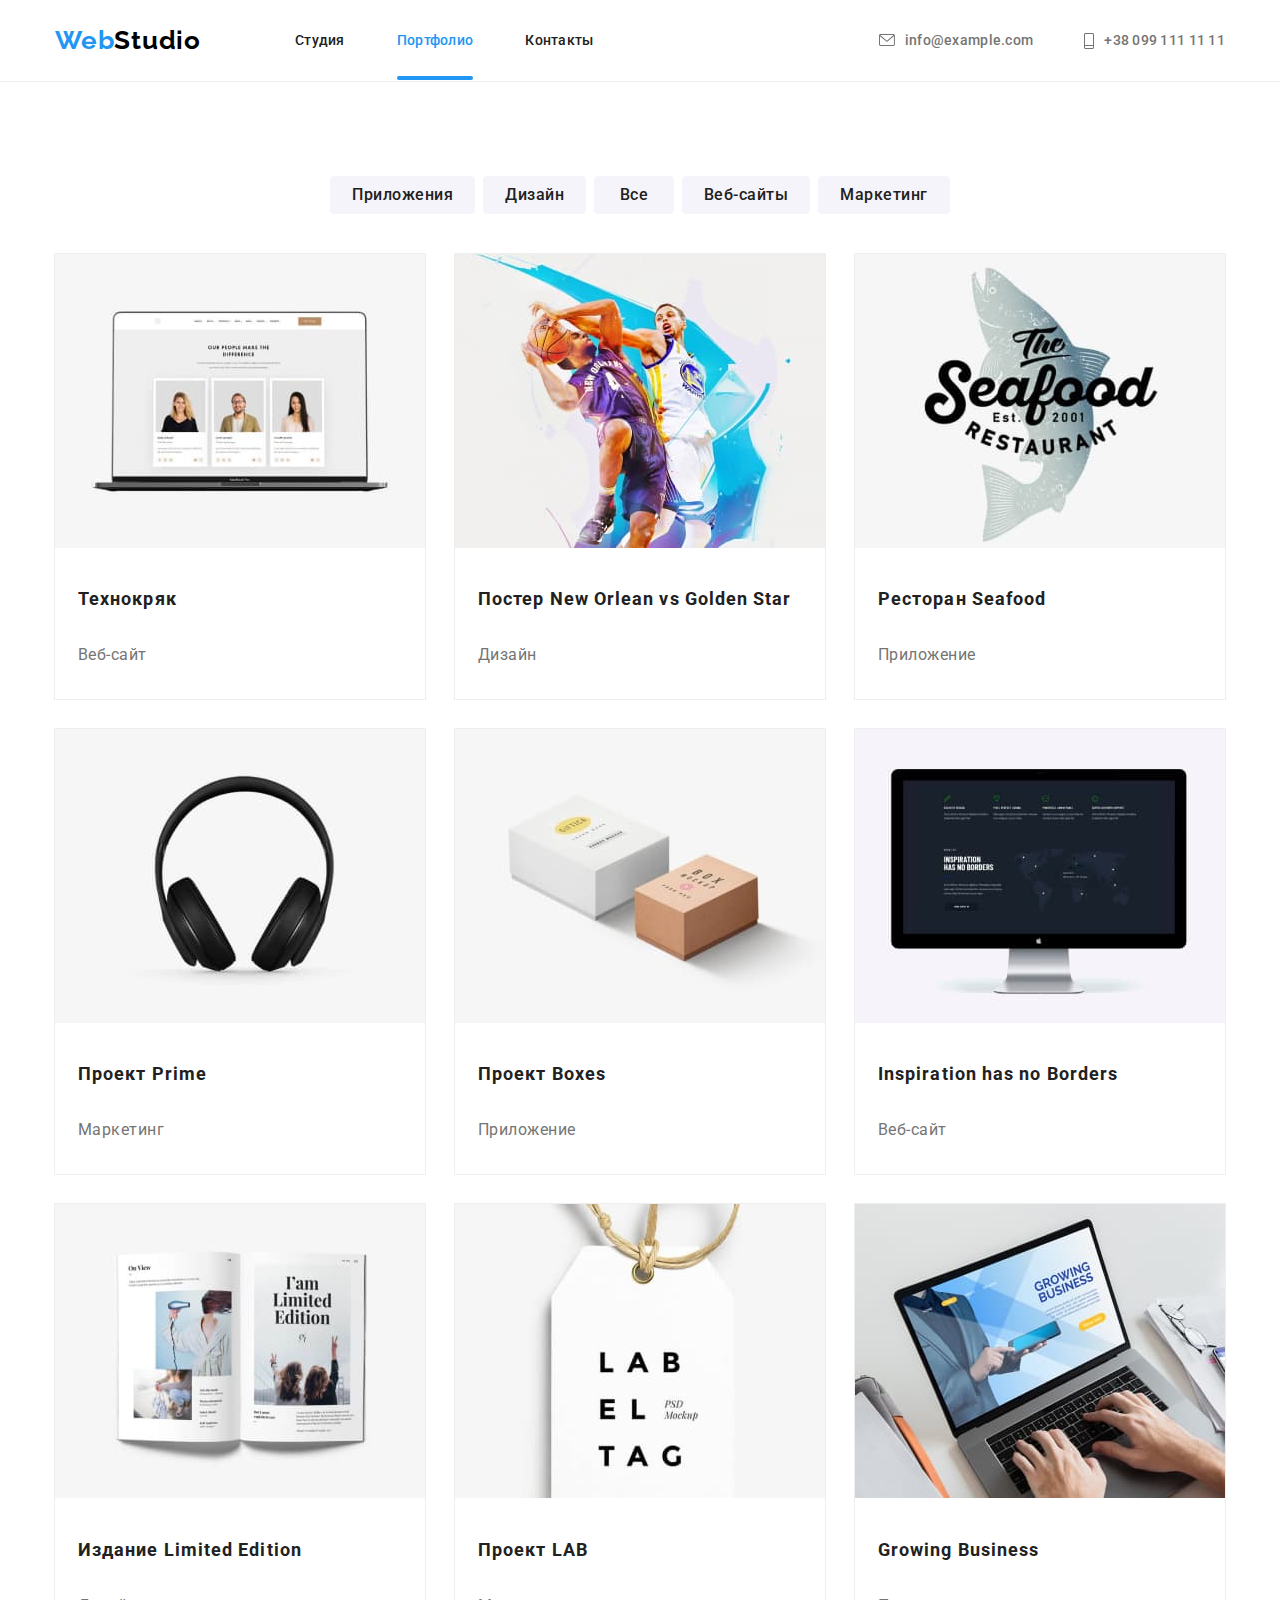
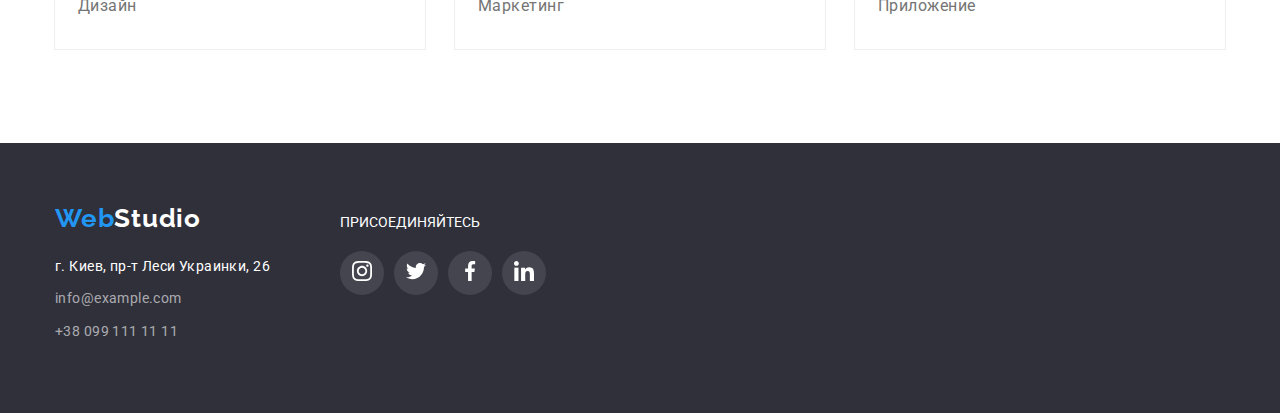
==== portfolio.html @ a571a634 "Добавляет файлы" ====
<!DOCTYPE html>
<html lang="ru">
  <head>
    <meta charset="UTF-8" />
    <meta name="viewport" content="width=device-width, initial-scale=1.0" />
    <title>Portfolio</title>
    <link href="https://cdnjs.cloudflare.com/ajax/libs/modern-normalize/1.0.0/modern-normalize.css" rel="stylesheet" />
    <link href="https://fonts.googleapis.com/css2?family=Raleway:wght@700&family=Roboto:wght@400;500;700;900&display=swap" rel="stylesheet" />
    <link href="./css/styles.css" rel="stylesheet" />
  </head>
  <body>
    <header class="header">
      <nav class="container main-nav">
        <a href="./index.html" class="logolink wite-background"><span class="logo-web">Web</span>Studio</a>
        <ul class="nav-list list">
          <li class="nav-link-list">
            <a href="./index.html" class="link nav-link">Студия</a>
          </li>
          <li class="nav-link-list">
            <a href="./portfolio.html" class="link nav-link current">Портфолио</a>
          </li>
          <li class="nav-link-list">
            <a href="./index.html" class="link nav-link">Контакты</a>
          </li>
        </ul>

        <ul class="contact list">
          <li class="contact-nav">
            <a href="mailto:info@example.com" class="link contact-link"
              ><svg class="icon-grey icon-envelope" width="16" height="12"><use href="./sprite.svg#icon-envelope"></use></svg>info@example.com</a
            >
          </li>
          <li class="contact-nav">
            <a href="tel:+380991111111" class="link contact-link"
              ><svg class="icon-grey icon-vector" width="10" height="16"><use href="./sprite.svg#icon-vector"></use></svg>+38 099 111 11 11</a
            >
          </li>
        </ul>
      </nav>
    </header>

    <main>
      <section class="categories">
        <h1 class="hidden">Категории</h1>
        <div class="container">
          <ul class="categories-buttons list">
            <li class="button-list"><button class="categories-button">Приложения</button></li>
            <li class="button-list"><button class="categories-button">Дизайн</button></li>
            <li class="button-list"><button class="categories-button">Все</button></li>
            <li class="button-list"><button class="categories-button">Веб-сайты</button></li>
            <li class="button-list"><button class="categories-button">Маркетинг</button></li>
          </ul>
        </div>
      </section>
      <section class="our-works-images">
        <h2 class="hidden">Наши работы</h2>
        <div class="container">
          <ul class="list portfolio-work-examples">
            <li class="example-card">
              <div class="overlay">
                <a href="./portfolio.html" class="link">
                  <div class="picture-and-overlay-text">
                    <img class="img-portfolio" src="./images-optimized/portfolioimg0.jpg" alt="Веб-сайт технокряк" width="370" height="294" />

                    <p class="overlay-text">
                      Технокряк это современная площадка распространения коронавируса. Компании используют эту платформу для цифрового шпионажа и атак
                      на защищённые сервера конкурентов.
                    </p>
                  </div>
                  <h3 class="category-title">Технокряк</h3>
                  <p class="category">Веб-сайт</p>
                </a>
              </div>
            </li>
            <li class="example-card">
              <a href="./portfolio.html" class="link">
                <div class="picture-and-overlay-text">
                  <img class="img-portfolio" src="./images-optimized/portfolioimg1.jpg" alt="Два баскетболиста" width="370" height="294" />

                  <p class="overlay-text">
                    Технокряк это современная площадка распространения коронавируса. Компании используют эту платформу для цифрового шпионажа и атак
                    на защищённые сервера конкурентов.
                  </p>
                </div>
                <h3 class="category-title">Постер New Orlean vs Golden Star</h3>
                <p class="category">Дизайн</p>
              </a>
            </li>
            <li class="example-card">
              <a href="./portfolio.html" class="link">
                <div class="picture-and-overlay-text">
                  <img class="img-portfolio" src="./images-optimized/portfolioimg2.jpg" alt="Лейбл рестораана Морская еда" width="370" height="294" />

                  <p class="overlay-text">
                    Технокряк это современная площадка распространения коронавируса. Компании используют эту платформу для цифрового шпионажа и атак
                    на защищённые сервера конкурентов.
                  </p>
                </div>

                <h3 class="category-title">Ресторан Seafood</h3>
                <p class="category">Приложение</p>
              </a>
            </li>
            <li class="example-card">
              <a href="./portfolio.html" class="link">
                <div class="picture-and-overlay-text">
                  <img class="img-portfolio" src="./images-optimized/portfolioimg3.jpg" alt="Наушники" width="370" height="294" />

                  <p class="overlay-text">
                    Технокряк это современная площадка распространения коронавируса. Компании используют эту платформу для цифрового шпионажа и атак
                    на защищённые сервера конкурентов.
                  </p>
                </div>

                <h3 class="category-title">Проект Prime</h3>
                <p class="category">Маркетинг</p>
              </a>
            </li>
            <li class="example-card">
              <a href="./portfolio.html" class="link">
                <div class="picture-and-overlay-text">
                  <img class="img-portfolio" src="./images-optimized/portfolioimg4.jpg" alt="Две коробки" width="370" height="294" />

                  <p class="overlay-text">
                    Технокряк это современная площадка распространения коронавируса. Компании используют эту платформу для цифрового шпионажа и атак
                    на защищённые сервера конкурентов.
                  </p>
                </div>

                <h3 class="category-title">Проект Boxes</h3>
                <p class="category">Приложение</p>
              </a>
            </li>
            <li class="example-card">
              <a href="./portfolio.html" class="link">
                <div class="picture-and-overlay-text">
                  <img
                    class="img-portfolio"
                    src="./images-optimized/portfolioimg5.jpg"
                    alt="Монитор с изображением сайта на мониторе"
                    width="370"
                    height="294"
                  />

                  <p class="overlay-text">
                    Технокряк это современная площадка распространения коронавируса. Компании используют эту платформу для цифрового шпионажа и атак
                    на защищённые сервера конкурентов.
                  </p>
                </div>

                <h3 class="category-title">Inspiration has no Borders</h3>
                <p class="category">Веб-сайт</p>
              </a>
            </li>
            <li class="example-card">
              <a href="./portfolio.html" class="link">
                <div class="picture-and-overlay-text">
                  <img class="img-portfolio" src="./images-optimized/portfolioimg6.jpg" alt="Открытый журнал" width="370" height="294" />

                  <p class="overlay-text">
                    Технокряк это современная площадка распространения коронавируса. Компании используют эту платформу для цифрового шпионажа и атак
                    на защищённые сервера конкурентов.
                  </p>
                </div>

                <h3 class="category-title">Издание Limited Edition</h3>
                <p class="category">Дизайн</p>
              </a>
            </li>
            <li class="example-card">
              <a href="./portfolio.html" class="link">
                <div class="picture-and-overlay-text">
                  <img class="img-portfolio" src="./images-optimized/portfolioimg7.jpg" alt="Изображение лейбла" width="370" height="294" />

                  <p class="overlay-text">
                    Технокряк это современная площадка распространения коронавируса. Компании используют эту платформу для цифрового шпионажа и атак
                    на защищённые сервера конкурентов.
                  </p>
                </div>

                <h3 class="category-title">Проект LAB</h3>
                <p class="category">Маркетинг</p>
              </a>
            </li>
            <li class="example-card">
              <a href="./portfolio.html" class="link">
                <div class="picture-and-overlay-text">
                  <img class="img-portfolio" src="./images-optimized/portfolioimg8.jpg" alt="Фото ноутбука" width="370" height="294" />

                  <p class="overlay-text">
                    Технокряк это современная площадка распространения коронавируса. Компании используют эту платформу для цифрового шпионажа и атак
                    на защищённые сервера конкурентов.
                  </p>
                </div>

                <h3 class="category-title">Growing Business</h3>
                <p class="category">Приложение</p>
              </a>
            </li>
          </ul>
        </div>
      </section>
    </main>
    <footer class="footer">
      <div class="container footer-container">
        <div class="footer-contacts">
          <a href="./index.html" class="logolink black-background"><span class="logo-web">Web</span>Studio</a>
          <address class="adress">г. Киев, пр-т Леси Украинки, 26</address>
          <ul class="list list-footer">
            <li><a href="mailto:info@example.com" class="mail link">info@example.com</a></li>
            <li><a href="tel:+380991111111" class="phone link">+38 099 111 11 11</a></li>
          </ul>
        </div>
        <div class="footer-links">
          <p class="u-r-welcom">присоединяйтесь</p>
          <ul class="list social-links-list-footer">
            <li class="social-item-footer">
              <a href="instagram" class="social-link-footer"
                ><svg class="icon-instagram" width="20" height="20"><use href="./sprite.svg#icon-instagram2"></use></svg>
              </a>
            </li>
            <li class="social-item-footer">
              <a href="twitter" class="social-link-footer"
                ><svg class="icon-twitter" width="20" height="20"><use href="./sprite.svg#icon-twitter1"></use></svg>
              </a>
            </li>
            <li class="social-item-footer">
              <a href="facebook" class="social-link-footer"
                ><svg class="icon-facebook" width="20" height="20"><use href="./sprite.svg#icon-facebook1"></use></svg>
              </a>
            </li>
            <li class="social-item-footer">
              <a href="linkedin" class="social-link-footer"
                ><svg class="icon-linkedin" width="20" height="20"><use href="./sprite.svg#icon-linkedin1"></use></svg>
              </a>
            </li>
          </ul>
        </div>
      </div>
    </footer>
  </body>
</html>
---- css/styles.css ----
/*
Основной текст цвет p #757575
Цвет заголовков серый h  #212121 
Цвет в футтере rgba(255, 255, 255, 0.6) , белый #FFFFFF;
Голубой #2196F3
Черный #000000
color: var(--xxx-text-color)
line-height = (line-height / font-size);


--transition-color: transition: 250ms cubic-bezier(0.4, 0, 0.2, 1);
*/

:root {
  --main-text-color: #757575;
  --heading-text-color: #212121;
  --footer-contacts-color: rgba(255, 255, 255, 0.6);
  --white-color: #ffffff;
  --black-color: #000000;
  --blue-color: #2196f3;
  --border-card: #eeeeee;
  --background-advantages: #f5f4fa;
  --border-clients: #afb1b8;
  --background-our-works: rgba(47, 48, 58, 0.8);
  --background-portfolio-cards: rgba(33, 150, 243, 0.9);
  --backdrop: rgba(0, 0, 0, 0.2);
}

body {
  font-family: "Roboto", sans-serif;
  background-color: var(--white-color);
  font-style: normal;
}

/*Логотип*/

.logolink {
  color: var(--black-color);
  font-family: "Raleway", sans-serif;
  font-weight: 700;
  font-size: 26px;
  line-height: 1.2;
  letter-spacing: 0.03em;
  text-decoration: none;
}

.logo-web {
  color: var(--blue-color);
}

.wite-background {
  padding: 25px 0;
  margin-right: 94px;
}

.link {
  text-decoration: none;
}

.container {
  width: 1200px;
  padding-right: 15px;
  padding-left: 15px;
  margin-left: auto;
  margin-right: auto;
  /*outline: solid salmon 3px;*/
}

.header {
  border-bottom: 1px solid var(--border-card);
}

.nav-list {
  justify-items: center;
  display: flex;
  margin: 0;
  padding: 0;
}

.contact {
  display: flex;
  margin-top: 0;
  margin-bottom: 0;
}

.list {
  font-size: 14px;
  color: var(--black-color);
  font-weight: 500;
  line-height: 1.1;
  letter-spacing: 0.02em;
  list-style: none;
}

.nav-link {
  color: var(--heading-text-color);
  padding: 32px 0;
}

.current {
  position: relative;
}

.current::after {
  display: block;
  position: absolute;
  bottom: 0;
  content: "";
  height: 4px;
  width: 100%;
  background-color: var(--blue-color);
  border-radius: 2px;
}

.current {
  color: var(--blue-color);
}

.nav-link-list:not(:last-child) {
  margin-right: 52px;
}

.nav-link {
  transition-property: color;
  transition-duration: 250ms;
  transition-timing-function: cubic-bezier(0.4, 0, 0.2, 1);
}

.nav-link:hover,
.nav-link:focus {
  transform: color;

  color: var(--blue-color);
}

.contact {
  display: flex;
  padding: 0;
  margin-left: auto;
}

.main-nav {
  display: flex;
  align-items: center;
}

.contact-nav:not(:last-child) {
  margin-right: 51px;
}

.contact-nav {
  transition-property: fill;
  transition-duration: 250ms;
  transition-timing-function: cubic-bezier(0.4, 0, 0.2, 1);
}

.contact-nav:hover .icon-grey,
.contact-nav:focus .icon-grey {
  transform: fill;

  fill: var(--blue-color);
}

.icon-grey {
  fill: var(--main-text-color);
}

.icon-envelope,
.icon-vector {
  margin-right: 10px;
}

.contact-link {
  display: flex;
  align-items: center;
  padding: 30px 0;

  font-size: 14px;
  font-weight: 500;
  line-height: 1.1;
  letter-spacing: 0.02em;
  color: var(--main-text-color);

  transition-property: color;
  transition-duration: 250ms;
  transition-timing-function: cubic-bezier(0.4, 0, 0.2, 1);
}

.contact-link:hover,
.contact-link:focus {
  transform: color;

  color: var(--blue-color);
}

.hero-title {
  margin-top: 0;
  margin-bottom: 37px;
  font-weight: 900;
  font-size: 44px;
  line-height: 1.4;
  color: var(--white-color);
  letter-spacing: 0.06em;
  text-transform: uppercase;
}

.hero {
  padding-top: 200px;
  padding-bottom: 200px;
  text-align: center;

  /* background-color: #2f303a; */

  background-image: linear-gradient(rgba(47, 48, 58, 0.4), rgba(47, 48, 58, 0.4)), url(../images-optimized/Img.jpg);
  background-repeat: no-repeat;
  background-size: cover;
  /* background-image: linear-gradient(rgba(47, 48, 58, 0.4), rgba(47, 48, 58, 0.4)); */
}

.hero-button {
  padding: 10px 31px;

  font-family: "Roboto", sans-serif;
  color: var(--white-color);
  background-color: var(--blue-color);
  font-weight: 700;
  font-size: 16px;
  line-height: 1.9;
  text-align: center;
  letter-spacing: 0.06em;
  border: 1px;
  border-radius: 4px;
  border-color: var(--blue-color);
  min-width: 120px;
}

.hero-button:hover,
.hero-button:focus {
  cursor: pointer;
}

.hidden {
  display: none;
}

.advantage {
  padding-bottom: 94px;
  padding-top: 94px;
}

.li-advantages:not(:last-child) {
  margin-right: 72px;
}

.list-advantages {
  display: flex;

  margin: 0;
  padding-left: 0;
}

.advantage-title {
  margin-top: 0;
  margin-bottom: 20px;
  color: var(--heading-text-color);
  font-weight: 700;
  font-size: 14px;
  line-height: 1.1;
  letter-spacing: 0.03em;
  text-transform: uppercase;
}

.advantage-title::before {
  content: "";
  display: block;
  height: 120px;
  background-color: var(--background-advantages);
  background-repeat: no-repeat;
  background-position: center;
  margin-bottom: 30px;
}

.icon-antenna::before {
  background-image: url(../images-optimized/antenna1.svg);
}

.icon-clock::before {
  background-image: url(../images-optimized/clock1.svg);
}

.icon-diagram::before {
  background-image: url(../images-optimized/diagram1.svg);
}

.icon-astronaut::before {
  background-image: url(../images-optimized/astronaut1.svg);
}

.advantage-text {
  margin: 0;
  font-weight: 400;
  color: var(--main-text-color);
  font-size: 14px;
  line-height: 1.7;
  letter-spacing: 0.03em;
}

.our-work {
  padding-bottom: 94px;
}

.our-work-list {
  display: flex;
  text-align: center;
  margin: 0;
  padding: 0;
}

.work-examples:not(:last-child) {
  margin-right: 30px;
}

.our-work-title,
.team-title {
  text-align: center;
  color: var(--heading-text-color);
  font-weight: 700;
  font-size: 36px;
  line-height: 1.2;
  letter-spacing: 0.03em;
}

.our-work-image {
  display: block;
}

.our-work-title {
  margin-top: 0;
  margin-bottom: 59px;
}

.our-works-container {
  position: relative;
}

.our-works-background-container {
  display: flex;
  align-items: center;
  justify-content: center;
  width: 370px;
  height: 70px;
  background-color: var(--background-our-works);
}

.our-works-background-container {
  position: absolute;
  bottom: 0;
  left: 0;

  /* padding: 26px 82px; */
  margin: 0;

  font-weight: 700;
  font-size: 14px;
  line-height: 1.1;
  text-align: center;
  letter-spacing: 0.03em;
  text-transform: uppercase;
  color: var(--white-color);
}

.team-title {
  margin-bottom: 59px;
  margin-top: 0;
}

.team {
  background-color: #f5f4fa;
  padding-bottom: 94px;
  padding-top: 94px;
}

.workers {
  display: flex;
  padding: 0;
  margin: 0;
}

.workers-images:not(:last-child) {
  margin-right: 30px;
}

.workers-images {
  background-color: var(--white-color);
  box-shadow: 0px 1px 3px rgba(0, 0, 0, 0.12), 0px 1px 1px rgba(0, 0, 0, 0.14), 0px 2px 1px rgba(0, 0, 0, 0.2);
  border-radius: 0px 0px 4px 4px;
}
/* 
.workers-cards {
  background-color: var(--);
} */

.team-member {
  padding-top: 33px;
  padding-bottom: 17px;
  margin: 0;

  color: var(--black-color);
  font-weight: 500;
  font-size: 16px;
  line-height: 1.2;
  letter-spacing: 0.03em;
  text-align: center;
}

.profession {
  padding: 0;
  margin: 0;

  color: var(--main-text-color);
  font-weight: 400;
  font-size: 16px;
  line-height: 1.2;
  letter-spacing: 0.03em;
  text-align: center;
}

/* .team-member,
.profession {
  background-color: var(--white-color);
} */

.social-link {
  display: flex;
  align-items: center;
  justify-content: center;
  fill: var(--main-text-color);
  padding: 12px;
  border-radius: 50%;
  /* width: 44px;
  height: 44px; */

  transition-property: color, fill, background-color;
  transition-duration: 250ms;
  transition-timing-function: cubic-bezier(0.4, 0, 0.2, 1);
}

.social-link:hover,
.social-link:focus {
  transform: color, fill, background-color;

  background-color: var(--blue-color);
  fill: var(--white-color);
  border-radius: 50%;
}

.social-links-list {
  display: flex;
  padding: 16px 32px;
  /* background-color: var(--white-color); */
}

.social-item:not(:last-child) {
  margin-right: 10px;
}

.our-clients {
  padding: 94px 0;
}

.firm-list {
  display: flex;
  padding: 0;
  margin: 0;
}

.clients {
  display: flex;
  width: 170px;
  height: 90px;
  fill: var(--main-text-color);
  align-items: center;
  justify-content: center;
  border: 1px solid var(--border-clients);
  border-radius: 4px;

  transition-property: border, fill;
  transition-duration: 250ms;
  transition-timing-function: cubic-bezier(0.4, 0, 0.2, 1);
}

.clients:hover,
.clients:focus {
  transform: border, fill;

  border: 1px solid var(--blue-color);
  fill: var(--blue-color);
}

.firm-item:not(:last-child) {
  margin-right: 30px;
}

.clients-title {
  margin: 0 0 50px;
  text-align: center;
  font-weight: 700px;
  font-size: 36px;
  line-height: 1.2;
}

.footer {
  padding-top: 60px;
  padding-bottom: 60px;
  background-color: #2f303a;
  text-align: left;
}

.black-background {
  display: block;
  margin-bottom: 20px;
  color: var(--white-color);
}

.adress {
  margin-bottom: 9px;

  color: var(--white-color);
  font-weight: 400;
  font-size: 14px;
  line-height: 1.7;
  letter-spacing: 0.03em;
  font-style: normal;
}

.list-footer {
  padding-left: 0;
  margin: 0;
}

.mail {
  margin-bottom: 17px;
}

.mail,
.phone {
  display: block;
  margin-bottom: 9px;

  color: var(--footer-contacts-color);
  font-weight: 400;
  font-size: 14px;
  line-height: 1.7;
  letter-spacing: 0.03em;
}

.u-r-welcom {
  margin: 0 0 20px;
  padding: 0;
  text-transform: uppercase;
  color: var(--white-color);
  font-weight: 700px;
  font-size: 14px;
  line-height: 1.1;
}

.social-link-footer {
  padding: 12px;
}

.social-link-footer {
  fill: var(--white-color);
}

.social-item-footer {
  display: flex;
  align-items: center;
  justify-content: center;
  border-radius: 50%;
  background-color: rgba(255, 255, 255, 0.1);
  width: 44px;
  height: 44px;

  transition-property: background-color;
  transition-duration: 250ms;
  transition-timing-function: cubic-bezier(0.4, 0, 0.2, 1);
}

.social-item-footer:not(:last-child) {
  margin-right: 10px;
}

.social-item-footer:hover,
.social-item-footer:focus {
  transform: background-color;

  background-color: var(--blue-color);
}

.social-links-list-footer {
  display: flex;
  margin: 0;
  padding: 0;
}

.footer-container {
  display: flex;
}

.footer-links {
  margin-left: 70px;
  margin-top: 12px;
}

.categories {
  padding-top: 94px;
  padding-bottom: 40px;
}

.categories-buttons {
  margin: 0;
  display: flex;

  align-items: center;
  justify-content: center;
  padding: 0;
}

.categories-button {
  padding: 6px 22px;
  margin: 0;
  border: none;
  min-width: 80px;
  font-family: "Roboto", sans-serif;
  font-weight: 500;
  font-size: 16px;
  line-height: 1.6;
  letter-spacing: 0.03em;
  color: var(--heading-text-color);
  background-color: #f5f4fa;
  border-radius: 4px;
}

.button-list:not(:last-child) {
  margin-right: 8px;
}

.categories-button {
  transition-property: color, background-color;
  transition-duration: 250ms;
  transition-timing-function: cubic-bezier(0.4, 0, 0.2, 1);
}

.categories-button:hover,
.categories-button:focus {
  transform: color, background-color;

  cursor: pointer;
  color: var(--white-color);
  background-color: var(--blue-color);
}

.our-works-images {
  padding-bottom: 94px;
}

.portfolio-work-examples {
  display: flex;
  flex-wrap: wrap;
  margin: 0;
  padding: 0;
}

.category-title {
  margin-top: 30px;
  margin-bottom: 24px;
  padding-left: 23px;

  color: var(--heading-text-color);
  font-weight: 700;
  font-size: 18px;
  line-height: 2;
  letter-spacing: 0.06em;
}

.category {
  margin-bottom: 29px;
  margin-top: 0;
  padding-left: 23px;

  color: var(--main-text-color);
  font-weight: 400;
  font-size: 16px;
  line-height: 1.8;
  letter-spacing: 0.03em;
}

.example-card {
  margin-right: 30px;
  margin-bottom: 30px;
  outline: 1px solid var(--border-card);

  transition-property: box-sizing, box-shadow;
  transition-duration: 250ms;
  transition-timing-function: cubic-bezier(0.4, 0, 0.2, 1);
}

.example-card:focus,
.example-card:hover {
  transform: box-sizing, box-shadow;

  cursor: pointer;
  box-sizing: border-box;
  box-shadow: 0px 1px 1px rgba(0, 0, 0, 0.12), 0px 4px 4px rgba(0, 0, 0, 0.06), 1px 4px 6px rgba(0, 0, 0, 0.16);
}

.example-card:nth-child(3n + 3) {
  margin-right: 0;
}

.example-card:nth-last-child(-n + 3) {
  margin-bottom: 0;
}

.picture-and-overlay-text {
  position: relative;
  overflow: hidden;
}

.overlay-text {
  position: absolute;
  width: 100%;
  height: 100%;
  bottom: -100%;
  background-color: var(--background-portfolio-cards);
  margin: 0;
  padding: 63px 24px;
  color: var(--white-color);
  text-align: left;

  display: flex;
  align-items: center;
  justify-content: center;

  font-weight: 400;
  font-size: 18px;
  line-height: 1.5;
  letter-spacing: 0.03em;

  transform: translateY(0);
  transition-property: transform;
  transition-duration: 250ms;
  transition-timing-function: cubic-bezier(0.4, 0, 0.2, 1);
}

.example-card:hover .overlay-text,
.example-card:focus .overlay-text {
  transform: translateY(-100%);
}

.backdrope {
  position: relative;

  position: fixed;
  background-color: var(--backdrop);
  width: 100%;
  height: 100%;
  top: 0;
  left: 0;

  opacity: 1;

  transition-property: opacity;
  transition-duration: 250ms;
  transition-timing-function: cubic-bezier(0.4, 0, 0.2, 1);
}

.backdrope.is-hidden {
  opacity: 0;
  pointer-events: none;
}

.backdrope.is-hidden .modal {
  transform: translate(-50%, -50%) scale(0.9);
}

.modal {
  position: absolute;

  position: relative;
  top: 50%;
  left: 50%;
  transform: translate(-50%, -50%) scale(1);

  width: 528px;
  height: 580px;

  background: var(--white-color);
  box-shadow: 0px 1px 3px rgba(0, 0, 0, 0.12), 0px 1px 1px rgba(0, 0, 0, 0.14), 0px 2px 1px rgba(0, 0, 0, 0.2);
  border-radius: 4px;

  transition-property: transform;
  transition-duration: 250ms;
  transition-timing-function: cubic-bezier(0.4, 0, 0.2, 1);
}

.button-close {
  position: absolute;

  cursor: pointer;
  top: 8px;
  right: 8px;
  width: 30px;
  height: 30px;
  border: none;
  background-image: url(../images/close.svg);
  background-color: inherit;
}
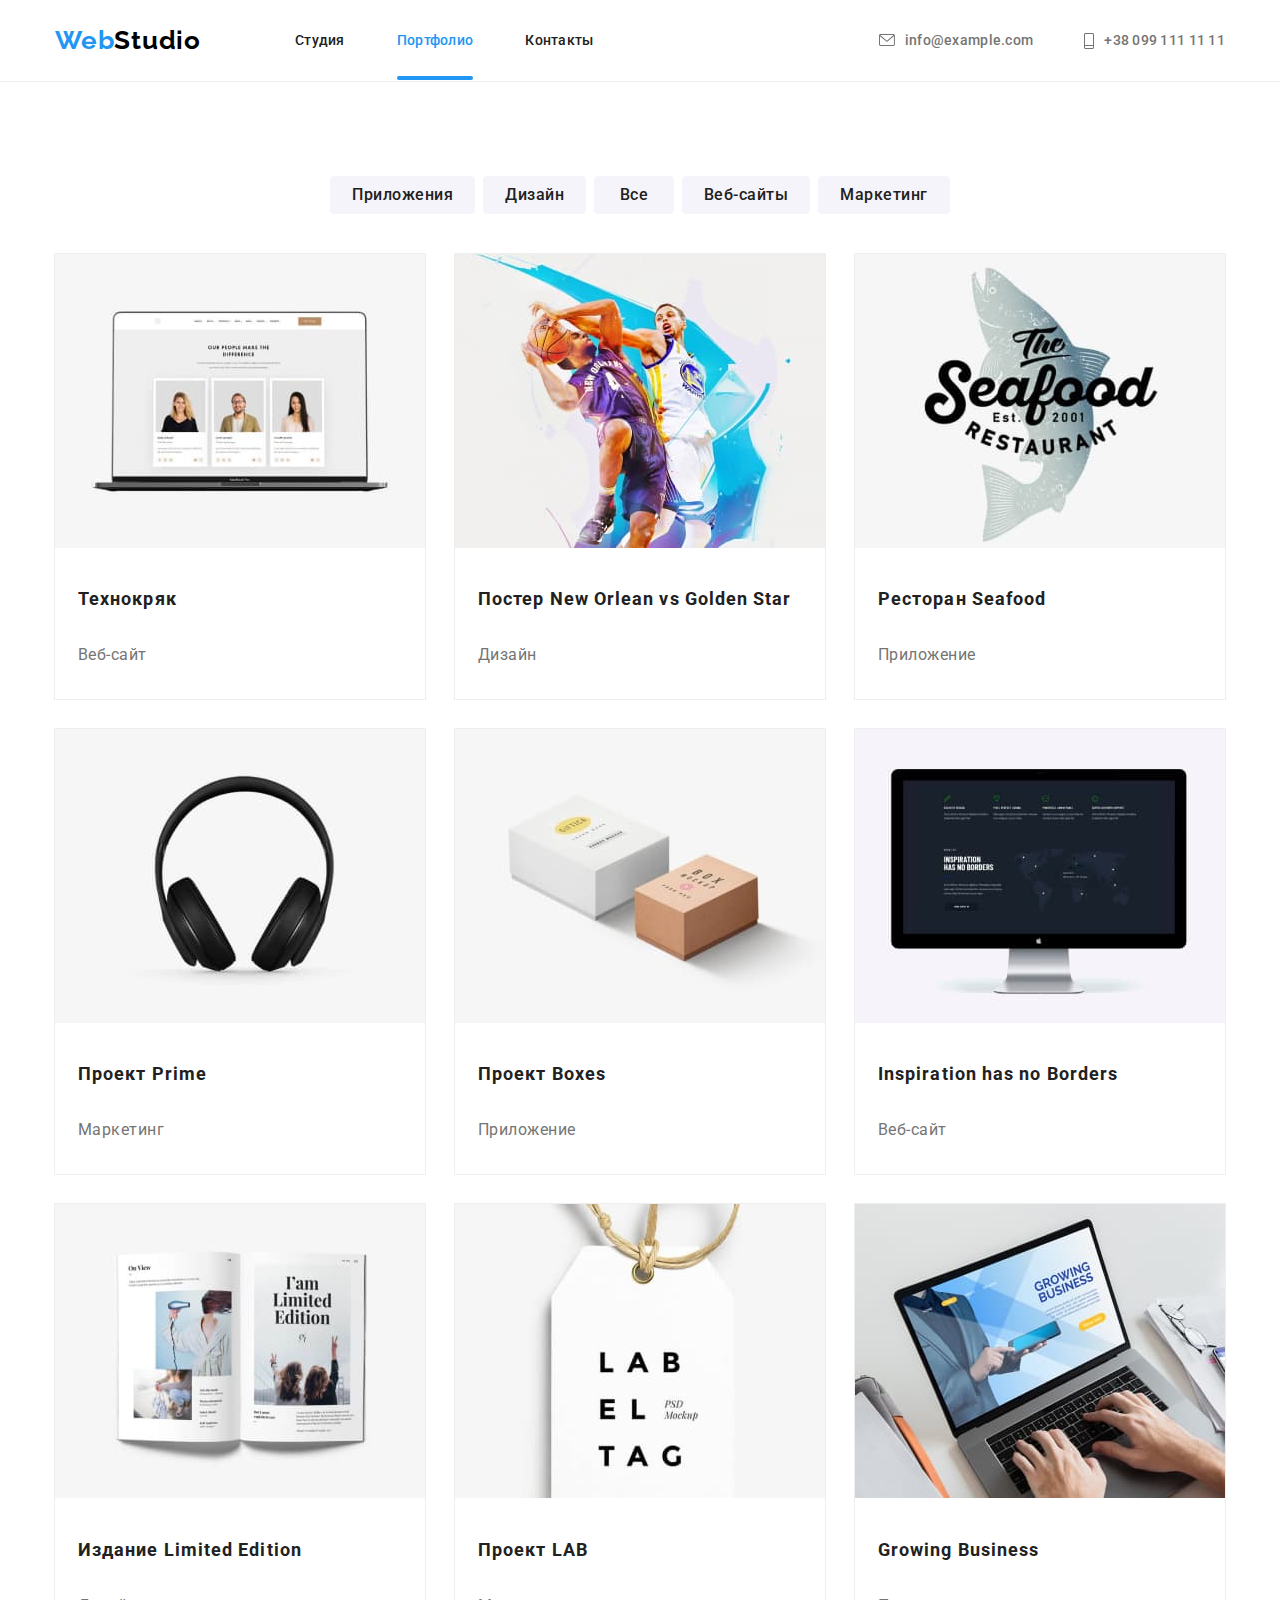
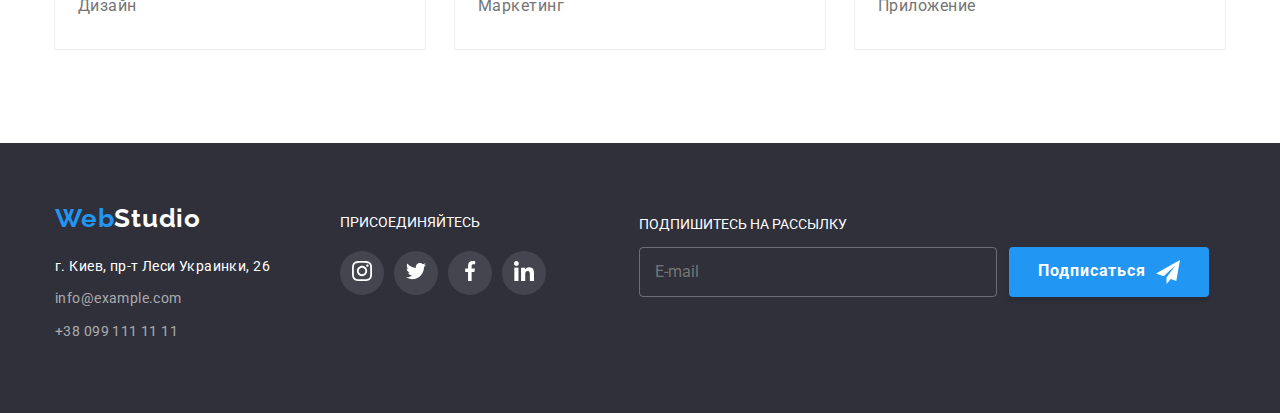
==== commit cc905924: "Добавляет изменения" ====
--- a/portfolio.html
+++ b/portfolio.html
@@ -216,25 +216,48 @@
           <ul class="list social-links-list-footer">
             <li class="social-item-footer">
               <a href="instagram" class="social-link-footer"
-                ><svg class="icon-instagram" width="20" height="20"><use href="./sprite.svg#icon-instagram2"></use></svg>
+                ><svg class="icon-instagram" width="20" height="20">
+                  <use href="./sprite.svg#icon-instagram2"></use>
+                </svg>
               </a>
             </li>
             <li class="social-item-footer">
               <a href="twitter" class="social-link-footer"
-                ><svg class="icon-twitter" width="20" height="20"><use href="./sprite.svg#icon-twitter1"></use></svg>
-              </a>
-            </li>
-            <li class="social-item-footer">
-              <a href="facebook" class="social-link-footer"
-                ><svg class="icon-facebook" width="20" height="20"><use href="./sprite.svg#icon-facebook1"></use></svg>
+                ><svg class="icon-twitter" width="20" height="20">
+                  <use href="./sprite.svg#icon-twitter1"></use>
+                </svg>
+              </a>
+            </li>
+            <li class="social-item-footer">
+              <a href="facebook" class="social-link-footer">
+                <svg class="icon-facebook" width="20" height="20">
+                  <use href="./sprite.svg#icon-facebook1"></use>
+                </svg>
               </a>
             </li>
             <li class="social-item-footer">
               <a href="linkedin" class="social-link-footer"
-                ><svg class="icon-linkedin" width="20" height="20"><use href="./sprite.svg#icon-linkedin1"></use></svg>
-              </a>
-            </li>
-          </ul>
+                ><svg class="icon-linkedin" width="20" height="20">
+                  <use href="./sprite.svg#icon-linkedin1"></use>
+                </svg>
+              </a>
+            </li>
+          </ul>
+        </div>
+
+        <div class="subscribe-footer-div">
+          <p class="footer-title-subscribe">Подпишитесь на рассылку</p>
+          <form class="footer-subscribe">
+            <label class="label-subscribe"> <input class="footer-subscribe-email" type="email" name="email" placeholder="E-mail" /> </label>
+            <div class="subscribe-div">
+              <button type="submit" class="button-subscribe">
+                <span class="subscribe-text">Подписаться</span
+                ><svg class="svg-subscribe" width="24" height="24">
+                  <use href="./sprite.svg#icon-send"></use>
+                </svg>
+              </button>
+            </div>
+          </form>
         </div>
       </div>
     </footer>
--- a/css/styles.css
+++ b/css/styles.css
@@ -24,12 +24,18 @@
   --background-our-works: rgba(47, 48, 58, 0.8);
   --background-portfolio-cards: rgba(33, 150, 243, 0.9);
   --backdrop: rgba(0, 0, 0, 0.2);
+  --border-modal-input: rgba(33, 33, 33, 0.2);
+  --placeholder-modal: rgba(117, 117, 117, 0.5);
 }
 
 body {
   font-family: "Roboto", sans-serif;
   background-color: var(--white-color);
   font-style: normal;
+}
+
+.textarea {
+  resize: none;
 }
 
 /*Логотип*/
@@ -157,7 +163,6 @@
 .contact-nav:hover .icon-grey,
 .contact-nav:focus .icon-grey {
   transform: fill;
-
   fill: var(--blue-color);
 }
 
@@ -805,6 +810,10 @@
 }
 
 .button-close {
+  transition-property: fill;
+  transition-duration: 250ms;
+  transition-timing-function: cubic-bezier(0.4, 0, 0.2, 1);
+
   position: absolute;
 
   cursor: pointer;
@@ -812,7 +821,256 @@
   right: 8px;
   width: 30px;
   height: 30px;
+  padding: 0;
+  border-radius: 50%;
+  border: 1px solid rgba(0, 0, 0, 0.1);
+  background-color: inherit;
+  background-origin: border-box;
+}
+
+.button-close:hover,
+.button-close:focus {
+  fill: var(--blue-color);
+  transform: fill;
+}
+
+/* * {
+  outline: 1px solid salmon;
+} */
+
+.subscribe-footer-div {
+  margin-left: 93px;
+}
+
+.button-subscribe {
+  display: flex;
+  align-items: center;
+  justify-content: center;
+  width: 200px;
+  height: 50px;
+  padding: 10px 28px;
+  background-color: var(--blue-color);
   border: none;
-  background-image: url(../images/close.svg);
+  box-shadow: 0px 4px 4px rgba(0, 0, 0, 0.15);
+  border-radius: 4px;
+  right: -100%;
+  background-color: var(--blue-color);
+}
+
+.label-subscribe::placeholder {
+  font-weight: 400;
+  font-size: 16px;
+  line-height: 1.2;
+  letter-spacing: 0.03em;
+  color: var(--footer-contacts-color);
+}
+
+.subscribe-text {
+  color: var(--white-color);
+  font-weight: 700;
+  font-size: 16px;
+
+  letter-spacing: 0.06em;
+  line-height: 1.8;
+  margin-right: 10px;
+}
+
+.footer-subscribe-email {
+  border: 1px solid rgba(255, 255, 255, 0.3);
   background-color: inherit;
-}
+  color: var(--footer-contacts-color);
+  border-radius: 4px;
+  padding: 15px;
+  width: 358px;
+  height: 50px;
+  margin-right: 12px;
+}
+
+.footer-title-subscribe {
+  margin: 0 0 0 20px 0;
+  padding: 0;
+  text-transform: uppercase;
+  color: var(--white-color);
+  font-weight: 700px;
+  font-size: 14px;
+  line-height: 1.1;
+}
+
+.footer-subscribe {
+  display: flex;
+}
+
+.modal-form {
+  padding: 40px;
+  display: flex;
+  flex-direction: column;
+}
+
+.modal-label {
+  position: relative;
+}
+
+.label-title {
+  position: absolute;
+  top: -18px;
+
+  font-weight: 400;
+  font-size: 12px;
+  line-height: 1.2;
+  letter-spacing: 0.01em;
+  color: var(--main-text-color);
+}
+
+.modal-input {
+  transition-property: border, fill;
+  transition-duration: 250ms;
+  transition-timing-function: cubic-bezier(0.4, 0, 0.2, 1);
+
+  width: 448px;
+  height: 40px;
+  margin-bottom: 28px;
+  border: 1px solid var(--border-modal-input);
+  box-sizing: border-box;
+  border-radius: 4px;
+  padding: 12px 45px;
+}
+
+.modal-input:hover,
+.modal-input:focus {
+  border: 1px solid var(--blue-color);
+  fill: var(--blue-color);
+  outline: none;
+}
+
+.textarea:hover,
+.textarea:focus {
+  border: 1px solid var(--blue-color);
+  outline: none;
+}
+
+.modal-input:hover ~ .modal-label-svg,
+.modal-input:focus ~ .modal-label-svg {
+  fill: var(--blue-color);
+}
+
+.modal-title {
+  margin: 0 0 30px;
+  font-weight: 700;
+  font-size: 20px;
+  line-height: 1.1;
+  text-align: center;
+  letter-spacing: 0.03em;
+  color: var(--black-color);
+}
+
+.modal-label-svg {
+  transition-property: fill;
+  transition-duration: 250ms;
+  transition-timing-function: cubic-bezier(0.4, 0, 0.2, 1);
+
+  position: absolute;
+  left: 12px;
+  top: 11px;
+}
+
+.placeholder {
+  padding: 12px 16px;
+  font-weight: 400;
+  font-size: 14px;
+  line-height: 1.1;
+  letter-spacing: 0.01em;
+}
+
+.textarea {
+  transition-property: border;
+  transition-duration: 250ms;
+  transition-timing-function: cubic-bezier(0.4, 0, 0.2, 1);
+
+  padding: 12px 16px;
+  width: 448px;
+  height: 120px;
+  border: 1px solid var(--border-modal-input);
+  border-radius: 4px;
+  margin-bottom: 20px;
+}
+
+.textarea::placeholder {
+  font-weight: 400;
+  font-size: 14px;
+  line-height: 1.1;
+  letter-spacing: 0.01em;
+  color: var(--placeholder-modal);
+}
+
+.checkbox-icon {
+  transition-property: fill;
+  transition-duration: 250ms;
+  transition-timing-function: cubic-bezier(0.4, 0, 0.2, 1);
+
+  position: absolute;
+  left: 0;
+  fill: var(--white-color);
+  border: 2px solid var(--heading-text-color);
+  border-radius: 4px;
+}
+
+.agreement {
+  margin-left: 25px;
+  font-weight: 400;
+  font-size: 14px;
+  line-height: 1.7;
+  letter-spacing: 0.03em;
+  color: var(--main-text-color);
+}
+
+.agreement-link {
+  color: var(--blue-color);
+}
+
+.modal-label-cheeckbox {
+  display: flex;
+  align-items: center;
+  position: relative;
+  display: flex;
+  align-items: center;
+}
+
+.checkbox-input {
+  position: absolute;
+  width: 1px;
+  height: 1px;
+  margin: -1px;
+  border: 0;
+  padding: 0;
+  clip: rect(0 0 0 0);
+  overflow: hidden;
+}
+
+.checkbox-input:checked ~ .checkbox-icon {
+  fill: var(--blue-color);
+  border: none;
+}
+
+.button-modal-div {
+  display: flex;
+  justify-content: center;
+}
+
+.button-modal {
+  padding: 10px 55px;
+  margin-top: 40px;
+  width: 200px;
+  height: 50px;
+
+  background: var(--blue-color);
+  box-shadow: 0px 4px 4px rgba(0, 0, 0, 0.15);
+  border-radius: 4px;
+  border: none;
+
+  font-weight: 700;
+  font-size: 16px;
+  line-height: 1.8;
+  text-align: center;
+  letter-spacing: 0.06em;
+  color: var(--white-color);
+}
